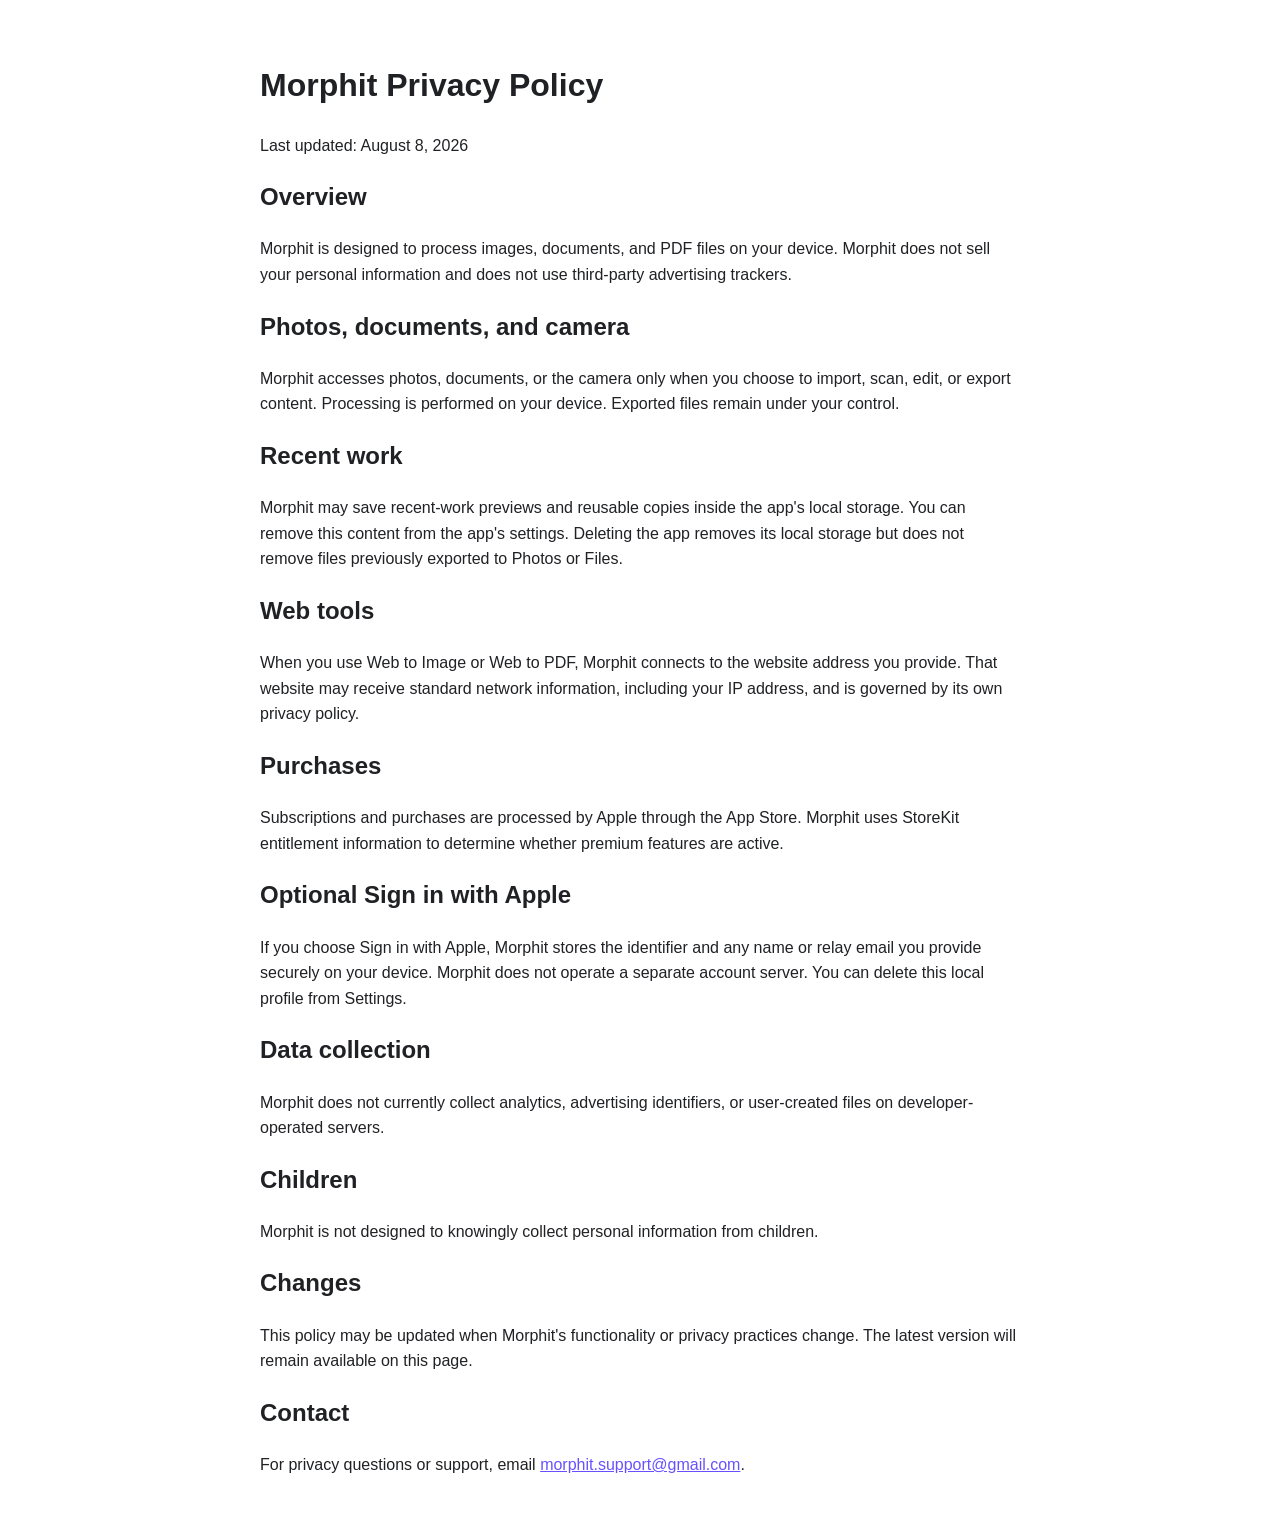
==== privacy.html @ 6a1fc4d8 "Create privacy.html" ====
<!DOCTYPE html>
<html lang="en">
<head>
    <meta charset="UTF-8">
    <meta name="viewport" content="width=device-width, initial-scale=1">
    <title>Morphit Privacy Policy</title>
    <style>
        body {
            max-width: 760px;
            margin: 60px auto;
            padding: 0 24px;
            font-family: -apple-system, BlinkMacSystemFont, sans-serif;
            line-height: 1.6;
            color: #202124;
        }
        a { color: #6750ff; }
    </style>
</head>
<body>
    <h1>Morphit Privacy Policy</h1>
    <p>Last updated: August 8, 2026</p>

    <h2>Overview</h2>
    <p>Morphit is designed to process images, documents, and PDF files on your device. Morphit does not sell your personal information and does not use third-party advertising trackers.</p>

    <h2>Photos, documents, and camera</h2>
    <p>Morphit accesses photos, documents, or the camera only when you choose to import, scan, edit, or export content. Processing is performed on your device. Exported files remain under your control.</p>

    <h2>Recent work</h2>
    <p>Morphit may save recent-work previews and reusable copies inside the app's local storage. You can remove this content from the app's settings. Deleting the app removes its local storage but does not remove files previously exported to Photos or Files.</p>

    <h2>Web tools</h2>
    <p>When you use Web to Image or Web to PDF, Morphit connects to the website address you provide. That website may receive standard network information, including your IP address, and is governed by its own privacy policy.</p>

    <h2>Purchases</h2>
    <p>Subscriptions and purchases are processed by Apple through the App Store. Morphit uses StoreKit entitlement information to determine whether premium features are active.</p>

    <h2>Optional Sign in with Apple</h2>
    <p>If you choose Sign in with Apple, Morphit stores the identifier and any name or relay email you provide securely on your device. Morphit does not operate a separate account server. You can delete this local profile from Settings.</p>

    <h2>Data collection</h2>
    <p>Morphit does not currently collect analytics, advertising identifiers, or user-created files on developer-operated servers.</p>

    <h2>Children</h2>
    <p>Morphit is not designed to knowingly collect personal information from children.</p>

    <h2>Changes</h2>
    <p>This policy may be updated when Morphit's functionality or privacy practices change. The latest version will remain available on this page.</p>

    <h2>Contact</h2>
    <p>For privacy questions or support, email <a href="mailto:morphit.support@gmail.com">morphit.support@gmail.com</a>.</p>
</body>
</html>
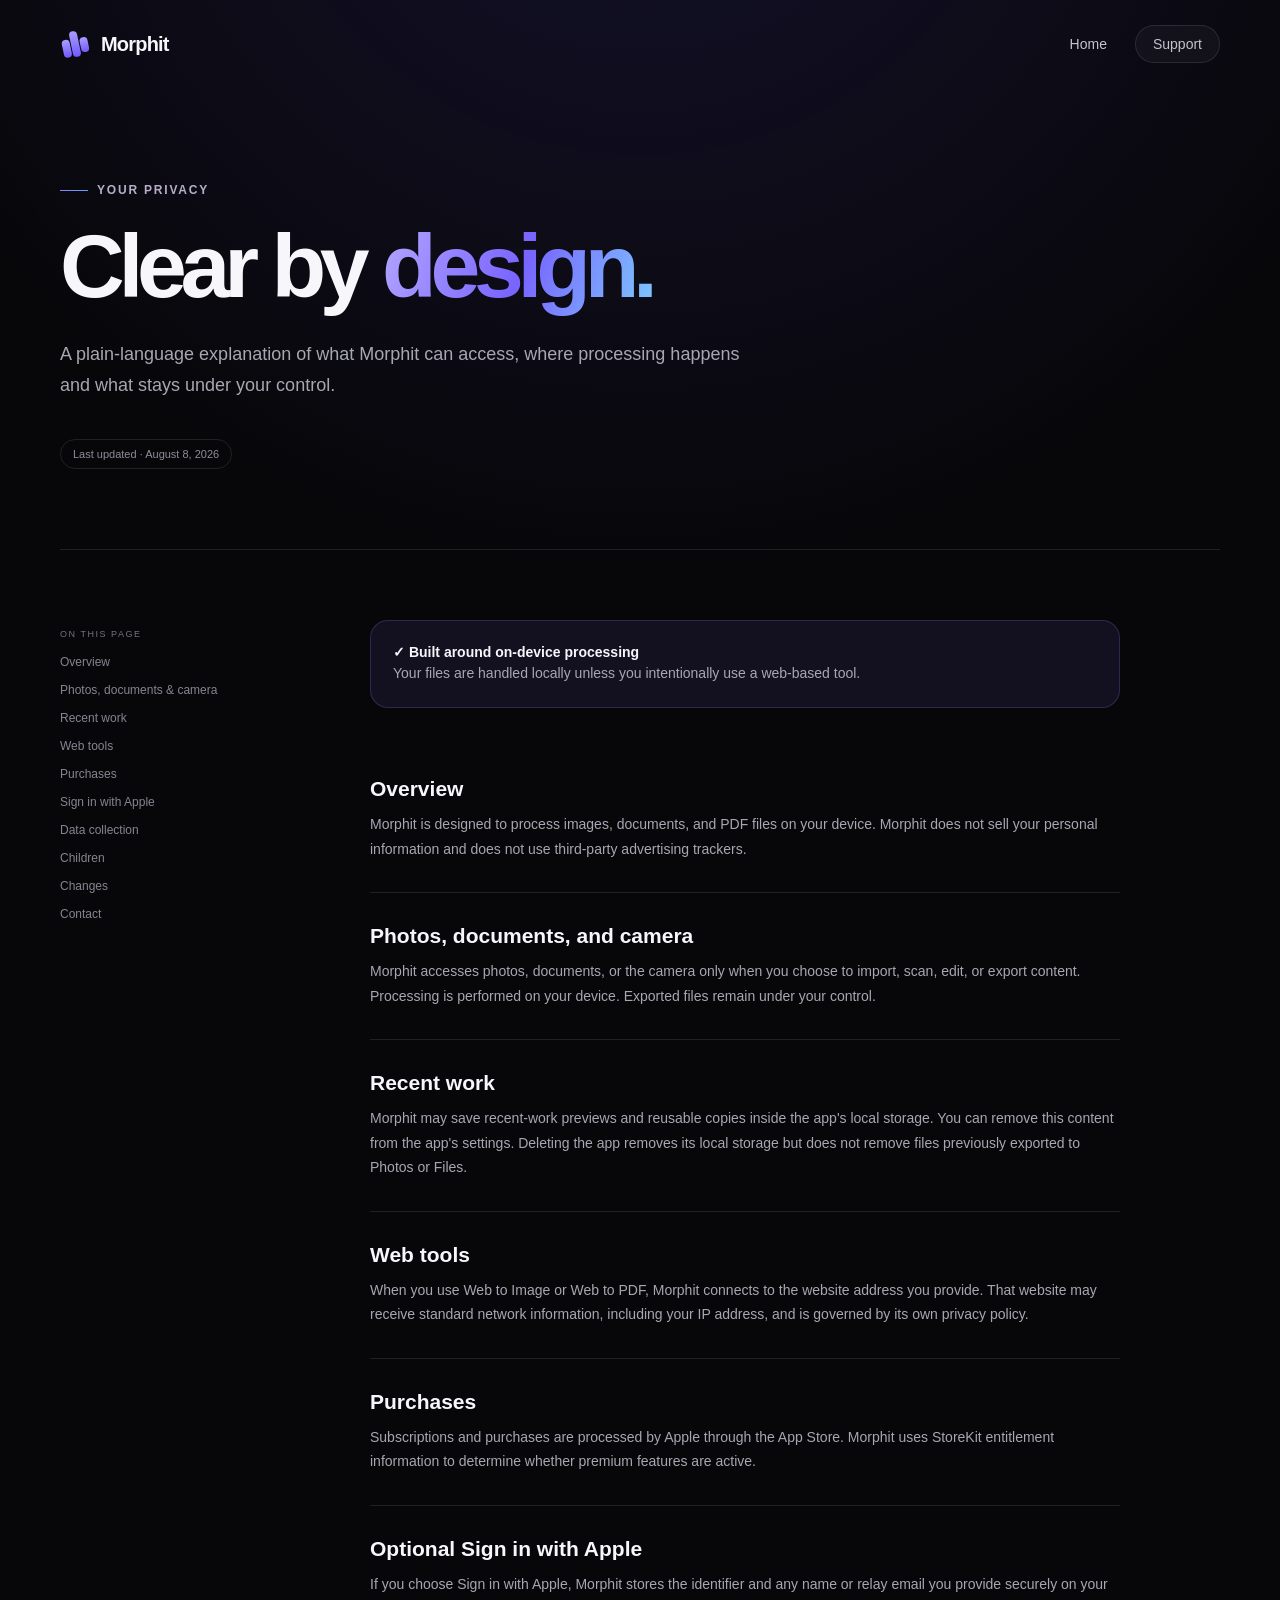
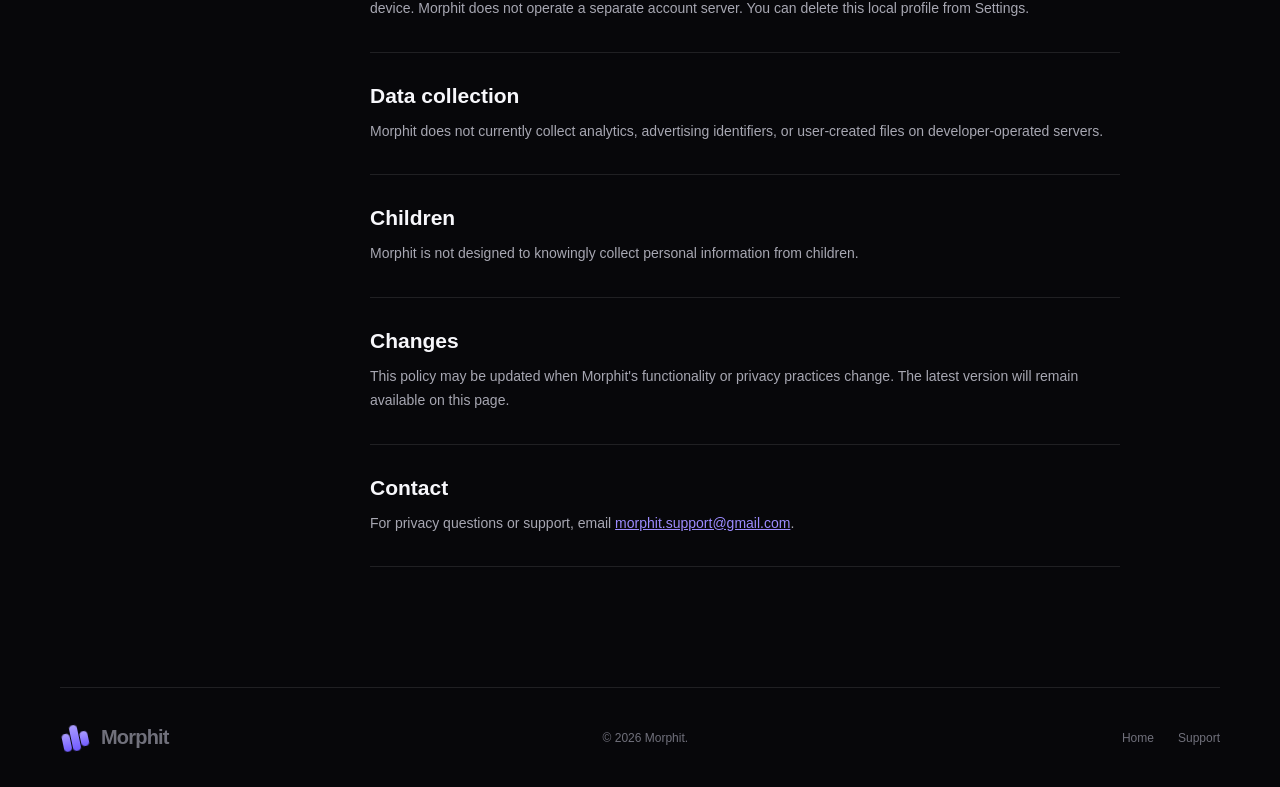
==== commit c2c6b626: "Add files via upload" ====
--- a/privacy.html
+++ b/privacy.html
@@ -1,53 +1,15 @@
 <!DOCTYPE html>
-<html lang="en">
-<head>
-    <meta charset="UTF-8">
-    <meta name="viewport" content="width=device-width, initial-scale=1">
-    <title>Morphit Privacy Policy</title>
-    <style>
-        body {
-            max-width: 760px;
-            margin: 60px auto;
-            padding: 0 24px;
-            font-family: -apple-system, BlinkMacSystemFont, sans-serif;
-            line-height: 1.6;
-            color: #202124;
-        }
-        a { color: #6750ff; }
-    </style>
-</head>
-<body>
-    <h1>Morphit Privacy Policy</h1>
-    <p>Last updated: August 8, 2026</p>
-
-    <h2>Overview</h2>
-    <p>Morphit is designed to process images, documents, and PDF files on your device. Morphit does not sell your personal information and does not use third-party advertising trackers.</p>
-
-    <h2>Photos, documents, and camera</h2>
-    <p>Morphit accesses photos, documents, or the camera only when you choose to import, scan, edit, or export content. Processing is performed on your device. Exported files remain under your control.</p>
-
-    <h2>Recent work</h2>
-    <p>Morphit may save recent-work previews and reusable copies inside the app's local storage. You can remove this content from the app's settings. Deleting the app removes its local storage but does not remove files previously exported to Photos or Files.</p>
-
-    <h2>Web tools</h2>
-    <p>When you use Web to Image or Web to PDF, Morphit connects to the website address you provide. That website may receive standard network information, including your IP address, and is governed by its own privacy policy.</p>
-
-    <h2>Purchases</h2>
-    <p>Subscriptions and purchases are processed by Apple through the App Store. Morphit uses StoreKit entitlement information to determine whether premium features are active.</p>
-
-    <h2>Optional Sign in with Apple</h2>
-    <p>If you choose Sign in with Apple, Morphit stores the identifier and any name or relay email you provide securely on your device. Morphit does not operate a separate account server. You can delete this local profile from Settings.</p>
-
-    <h2>Data collection</h2>
-    <p>Morphit does not currently collect analytics, advertising identifiers, or user-created files on developer-operated servers.</p>
-
-    <h2>Children</h2>
-    <p>Morphit is not designed to knowingly collect personal information from children.</p>
-
-    <h2>Changes</h2>
-    <p>This policy may be updated when Morphit's functionality or privacy practices change. The latest version will remain available on this page.</p>
-
-    <h2>Contact</h2>
-    <p>For privacy questions or support, email <a href="mailto:morphit.support@gmail.com">morphit.support@gmail.com</a>.</p>
-</body>
-</html>
+<html lang="en"><head><meta charset="UTF-8"><meta name="viewport" content="width=device-width,initial-scale=1"><meta name="description" content="Morphit Privacy Policy."><title>Morphit Privacy Policy</title><link rel="stylesheet" href="styles.css"></head><body>
+<nav class="nav shell"><a class="brand" href="index.html"><span class="brand-mark"><i></i><i></i><i></i></span>Morphit</a><div class="nav-links"><a href="index.html">Home</a><a class="nav-pill" href="support.html">Support</a></div></nav>
+<main><header class="page-hero shell"><div class="eyebrow"><span></span>Your privacy</div><h1>Clear by <em>design.</em></h1><p>A plain-language explanation of what Morphit can access, where processing happens and what stays under your control.</p><span class="updated">Last updated · August 8, 2026</span></header><div class="privacy-layout shell"><aside class="toc"><p>ON THIS PAGE</p><a href="#overview">Overview</a><a href="#files">Photos, documents & camera</a><a href="#recent">Recent work</a><a href="#web">Web tools</a><a href="#purchases">Purchases</a><a href="#signin">Sign in with Apple</a><a href="#collection">Data collection</a><a href="#children">Children</a><a href="#changes">Changes</a><a href="#contact">Contact</a></aside><article class="policy"><div class="principle"><b>✓ Built around on-device processing</b><p>Your files are handled locally unless you intentionally use a web-based tool.</p></div>
+<section id="overview"><h2>Overview</h2><p>Morphit is designed to process images, documents, and PDF files on your device. Morphit does not sell your personal information and does not use third-party advertising trackers.</p></section>
+<section id="files"><h2>Photos, documents, and camera</h2><p>Morphit accesses photos, documents, or the camera only when you choose to import, scan, edit, or export content. Processing is performed on your device. Exported files remain under your control.</p></section>
+<section id="recent"><h2>Recent work</h2><p>Morphit may save recent-work previews and reusable copies inside the app's local storage. You can remove this content from the app's settings. Deleting the app removes its local storage but does not remove files previously exported to Photos or Files.</p></section>
+<section id="web"><h2>Web tools</h2><p>When you use Web to Image or Web to PDF, Morphit connects to the website address you provide. That website may receive standard network information, including your IP address, and is governed by its own privacy policy.</p></section>
+<section id="purchases"><h2>Purchases</h2><p>Subscriptions and purchases are processed by Apple through the App Store. Morphit uses StoreKit entitlement information to determine whether premium features are active.</p></section>
+<section id="signin"><h2>Optional Sign in with Apple</h2><p>If you choose Sign in with Apple, Morphit stores the identifier and any name or relay email you provide securely on your device. Morphit does not operate a separate account server. You can delete this local profile from Settings.</p></section>
+<section id="collection"><h2>Data collection</h2><p>Morphit does not currently collect analytics, advertising identifiers, or user-created files on developer-operated servers.</p></section>
+<section id="children"><h2>Children</h2><p>Morphit is not designed to knowingly collect personal information from children.</p></section>
+<section id="changes"><h2>Changes</h2><p>This policy may be updated when Morphit's functionality or privacy practices change. The latest version will remain available on this page.</p></section>
+<section id="contact"><h2>Contact</h2><p>For privacy questions or support, email <a href="mailto:morphit.support@gmail.com">morphit.support@gmail.com</a>.</p></section></article></div></main>
+<footer class="footer shell"><a class="brand" href="index.html"><span class="brand-mark"><i></i><i></i><i></i></span>Morphit</a><p>© 2026 Morphit.</p><div class="footer-links"><a href="index.html">Home</a><a href="support.html">Support</a></div></footer></body></html>
--- a/styles.css
+++ b/styles.css
@@ -0,0 +1 @@
+:root{--bg:#07070a;--panel:#111116;--line:rgba(255,255,255,.1);--muted:#a7a7b2;--violet:#8f7cff;--blue:#60a5fa;--white:#f7f7fb}*{box-sizing:border-box}html{scroll-behavior:smooth;background:var(--bg)}body{margin:0;background:radial-gradient(circle at 50% -10%,rgba(111,85,255,.14),transparent 30%),var(--bg);color:var(--white);font-family:-apple-system,BlinkMacSystemFont,"SF Pro Display","Segoe UI",sans-serif;-webkit-font-smoothing:antialiased}a{color:inherit;text-decoration:none}.shell{width:min(1160px,calc(100% - 48px));margin:auto}.nav{height:88px;display:flex;align-items:center;justify-content:space-between}.brand{display:flex;align-items:center;gap:11px;font-size:20px;font-weight:700;letter-spacing:-.04em}.brand-mark{position:relative;width:30px;height:30px;display:block;transform:rotate(-12deg)}.brand-mark i{position:absolute;width:8px;border-radius:8px;background:linear-gradient(#aa9cff,#705aff)}.brand-mark i:nth-child(1){height:18px;left:2px;top:9px}.brand-mark i:nth-child(2){height:26px;left:11px;top:2px}.brand-mark i:nth-child(3){height:15px;left:20px;top:10px}.nav-links{display:flex;align-items:center;gap:28px;color:#c4c4cc;font-size:14px}.nav-links a:hover{color:#fff}.nav-pill{border:1px solid var(--line);border-radius:999px;padding:10px 17px;background:rgba(255,255,255,.035)}.hero{min-height:680px;display:grid;grid-template-columns:1.05fr .95fr;align-items:center;gap:60px;padding:55px 0 100px}.eyebrow{display:flex;align-items:center;gap:9px;font-size:12px;font-weight:650;letter-spacing:.15em;text-transform:uppercase;color:#b7adc9}.eyebrow span{width:28px;height:1px;background:linear-gradient(90deg,var(--violet),var(--blue))}.hero h1,.page-hero h1{font-size:clamp(64px,7.2vw,104px);line-height:.92;letter-spacing:-.07em;margin:28px 0 32px;font-weight:650}.hero h1 em,.page-hero h1 em,.section-intro h2 em{font-style:normal;color:transparent;background:linear-gradient(110deg,#b5a8ff,#7864ff 52%,#7dc7ff);background-clip:text;-webkit-background-clip:text}.hero-copy>p{max-width:600px;color:var(--muted);font-size:19px;line-height:1.65}.actions{display:flex;gap:12px;margin-top:34px}.button{min-height:50px;display:inline-flex;align-items:center;justify-content:center;gap:20px;padding:0 22px;border-radius:14px;font-size:14px;font-weight:650;transition:.2s}.button:hover{transform:translateY(-2px)}.primary{background:linear-gradient(135deg,#8d7aff,#6755e9);box-shadow:0 15px 40px rgba(101,82,232,.28)}.secondary{background:rgba(255,255,255,.045);border:1px solid var(--line)}.privacy-note{font-size:12px!important;color:#787883!important;margin-top:24px!important}.privacy-note span{color:var(--violet)}.visual{height:560px;position:relative;display:grid;place-items:center}.visual:before,.visual:after{content:"";position:absolute;border-radius:50%;filter:blur(75px)}.visual:before{width:330px;height:330px;background:#6d4aff;opacity:.28;left:4%;top:7%}.visual:after{width:280px;height:280px;background:#147bd1;opacity:.17;right:2%;bottom:4%}.phone{width:310px;height:580px;border-radius:48px;padding:22px;background:linear-gradient(155deg,#222229,#09090c 42%);border:1px solid rgba(255,255,255,.16);box-shadow:0 50px 90px rgba(0,0,0,.65),inset 0 0 0 5px #07070a;position:relative;transform:rotate(3deg)}.phone-label{color:#777784;font-size:9px;letter-spacing:.14em;margin-top:45px}.phone h3{font-size:30px;line-height:1.04;letter-spacing:-.06em;margin:8px 0 22px}.app-card{border:1px solid rgba(255,255,255,.09);background:linear-gradient(140deg,rgba(255,255,255,.08),rgba(255,255,255,.025));border-radius:18px;padding:17px;margin-bottom:11px}.app-card b{display:block;font-size:13px}.app-card small{display:block;color:#777784;font-size:9px;margin-top:5px}.app-grid{display:grid;grid-template-columns:1fr 1fr;gap:10px}.app-grid .app-card{min-height:110px}.app-icon{width:38px;height:38px;border-radius:12px;background:linear-gradient(135deg,#7360ff,#9e78ff);display:grid;place-items:center;font-size:8px;font-weight:800;margin-bottom:12px}.blue{background:linear-gradient(135deg,#2389e6,#64c7ef)}.pink{background:linear-gradient(135deg,#8244cf,#c676de)}.trust{border-block:1px solid var(--line);background:rgba(255,255,255,.018)}.trust-grid{display:grid;grid-template-columns:repeat(3,1fr);padding:26px 0}.trust-grid div{text-align:center;border-right:1px solid var(--line)}.trust-grid div:last-child{border:0}.trust b{display:block;font-size:13px}.trust span{font-size:11px;color:#71717d}.tools{padding:125px 0;display:grid;grid-template-columns:.8fr 1.2fr;gap:90px;align-items:start}.section-intro{position:sticky;top:50px}.section-intro h2{font-size:clamp(45px,5vw,72px);letter-spacing:-.06em;line-height:1;margin:25px 0}.section-intro p{color:var(--muted);line-height:1.7}.tool-list{display:grid;gap:14px}.tool-card{border:1px solid var(--line);background:linear-gradient(140deg,rgba(255,255,255,.055),rgba(255,255,255,.018));border-radius:28px;padding:30px;display:grid;grid-template-columns:45px 1fr;gap:20px}.tool-card h3{font-size:24px;letter-spacing:-.035em;margin:0 0 12px}.tool-card p{color:var(--muted);font-size:14px;line-height:1.65}.number{font-size:11px;color:#7566d3}.tags{display:flex;flex-wrap:wrap;gap:7px;margin-top:20px}.tags span{font-size:10px;border:1px solid var(--line);padding:7px 10px;border-radius:99px;color:#92929d}.cta{margin-bottom:100px;padding:52px;border:1px solid rgba(143,124,255,.25);border-radius:36px;background:radial-gradient(circle at 85% 10%,rgba(96,165,250,.14),transparent 28%),radial-gradient(circle at 15% 90%,rgba(143,124,255,.18),transparent 35%),#101015}.cta h2{font-size:clamp(44px,5vw,70px);letter-spacing:-.06em;margin:20px 0}.cta p{color:var(--muted);line-height:1.65}.page-hero{padding:95px 0 80px;border-bottom:1px solid var(--line)}.page-hero h1{font-size:clamp(58px,7vw,92px);max-width:850px}.page-hero>p{font-size:18px;line-height:1.7;color:var(--muted);max-width:680px}.updated{display:inline-block;margin-top:20px;padding:8px 12px;border:1px solid var(--line);border-radius:99px;font-size:11px;color:#8d8d99}.support-layout{display:grid;grid-template-columns:1.2fr .8fr;gap:20px;padding:75px 0}.support-topics{display:grid;gap:12px}.support-card{padding:27px;border:1px solid var(--line);border-radius:22px;background:rgba(255,255,255,.025)}.support-card h2{font-size:18px;margin:0 0 9px}.support-card p,.contact-card p{color:var(--muted);font-size:13px;line-height:1.65;margin:0}.contact-card{border-radius:26px;padding:32px;background:linear-gradient(145deg,rgba(143,124,255,.16),rgba(255,255,255,.035));border:1px solid rgba(143,124,255,.27);display:flex;flex-direction:column}.contact-card .button{margin-top:auto}.contact-card h2{font-size:28px;margin:24px 0 12px}.mini{font-size:10px!important;letter-spacing:.15em;color:#9d8cff!important}.privacy-layout{display:grid;grid-template-columns:230px 1fr;gap:80px;padding:70px 0 120px;align-items:start}.toc{position:sticky;top:28px;display:flex;flex-direction:column}.toc p{font-size:9px;letter-spacing:.17em;color:#73737e}.toc a{padding:7px 0;color:#858590;font-size:12px}.toc a:hover{color:#fff}.policy{max-width:750px}.principle{padding:22px;border-radius:18px;background:rgba(143,124,255,.09);border:1px solid rgba(143,124,255,.22);margin-bottom:38px}.principle b{font-size:14px}.principle p{margin:7px 0 0;color:#aaaab5;font-size:12px}.policy section{scroll-margin-top:25px;padding:31px 0;border-bottom:1px solid var(--line)}.policy h2{font-size:21px;margin:0 0 11px}.policy p{color:var(--muted);font-size:14px;line-height:1.75;margin:0}.policy p a{color:#9d8cff;text-decoration:underline}.footer{min-height:100px;border-top:1px solid var(--line);display:flex;align-items:center;justify-content:space-between;color:#70707b;font-size:12px}.footer-links{display:flex;gap:24px}@media(max-width:850px){.shell{width:min(100% - 32px,680px)}.hero{grid-template-columns:1fr;text-align:center}.hero .eyebrow,.actions{justify-content:center}.hero-copy>p{margin-inline:auto}.tools{grid-template-columns:1fr;gap:50px}.section-intro{position:static}.support-layout{grid-template-columns:1fr}.contact-card{min-height:340px}.privacy-layout{grid-template-columns:1fr}.toc{display:none}}@media(max-width:560px){.shell{width:calc(100% - 28px)}.nav{height:72px}.nav-links{gap:10px}.nav-links>a:not(.nav-pill){display:none}.hero{padding-top:45px}.hero h1,.page-hero h1{font-size:56px}.hero-copy>p,.page-hero>p{font-size:16px}.actions{flex-direction:column}.button{width:100%}.visual{height:530px}.phone{transform:scale(.86) rotate(2deg)}.trust b{font-size:11px}.trust span{font-size:8px}.tools{padding:85px 0}.tool-card{grid-template-columns:1fr;padding:24px}.cta{padding:32px 24px}.page-hero{padding:70px 0 58px}.support-layout{padding:45px 0}.privacy-layout{padding:35px 0 75px}.footer{padding:28px 0;flex-wrap:wrap;gap:18px}.footer p{order:3;width:100%}}
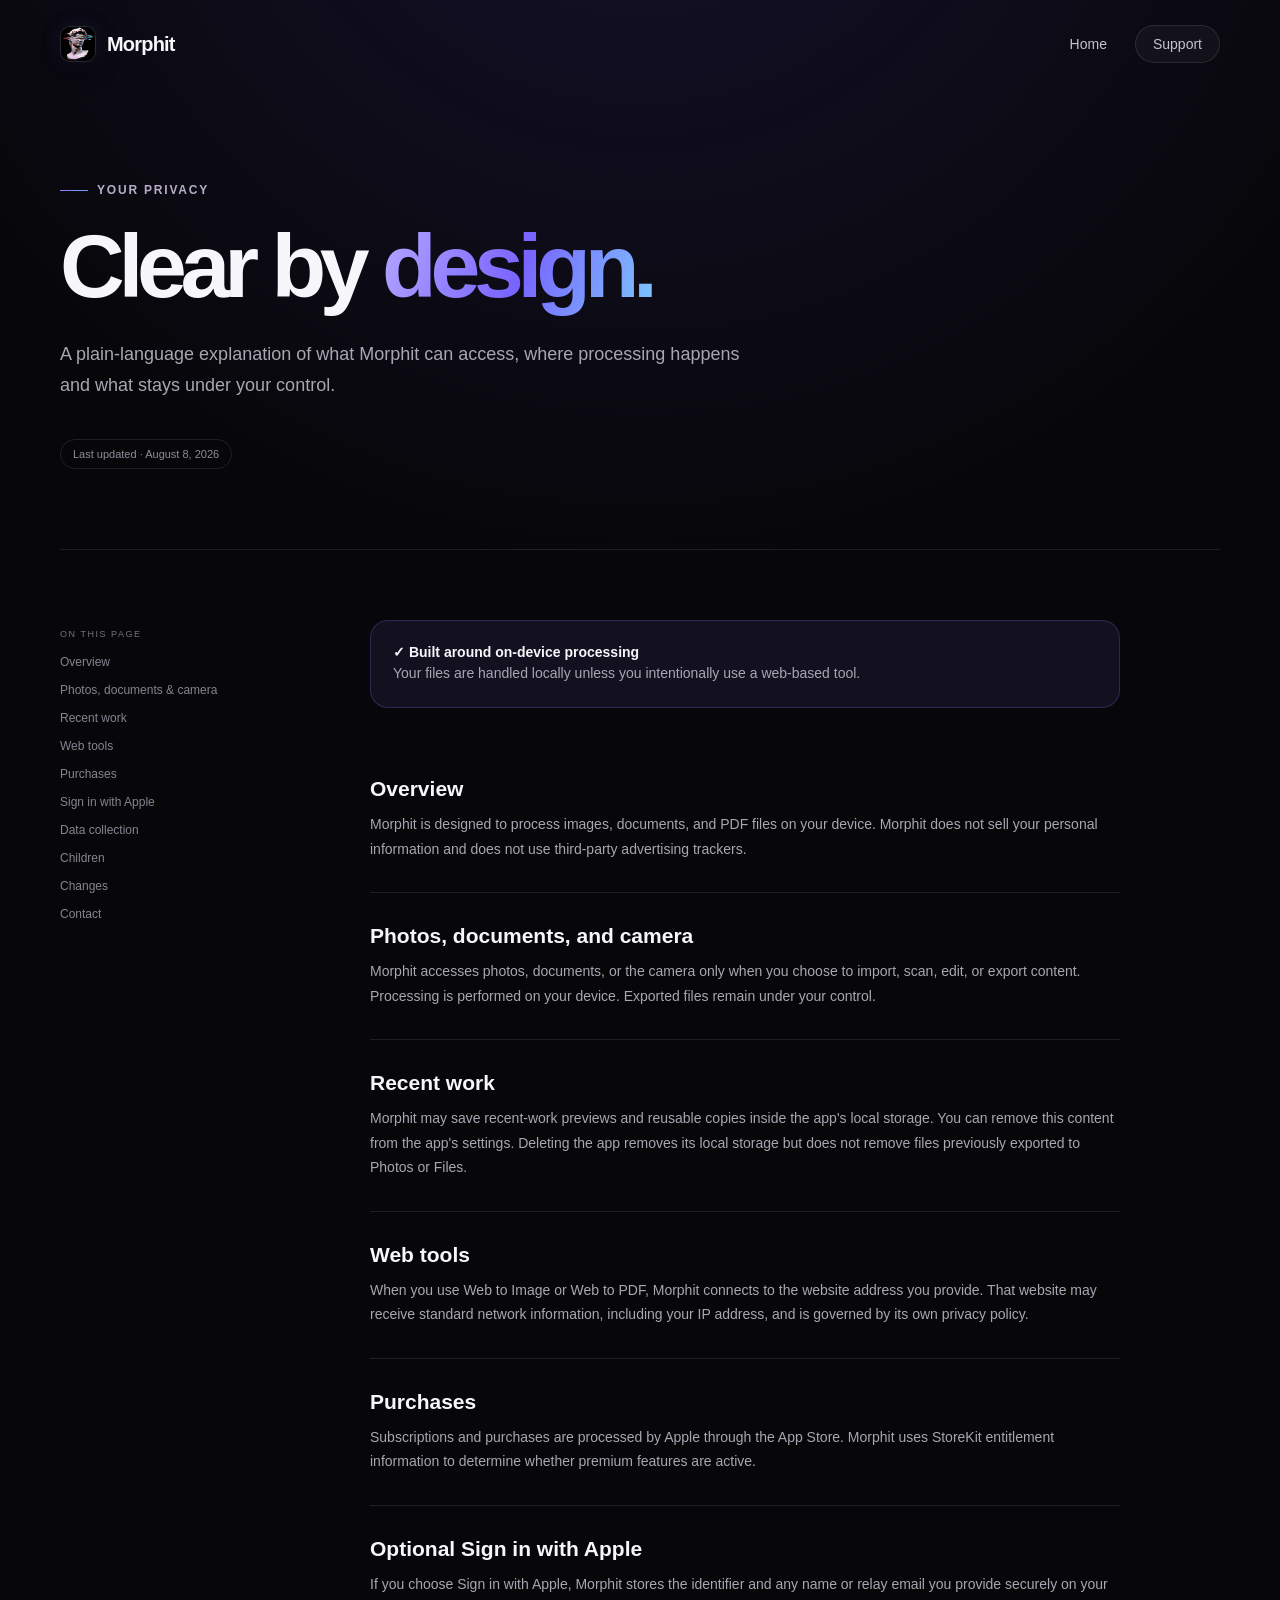
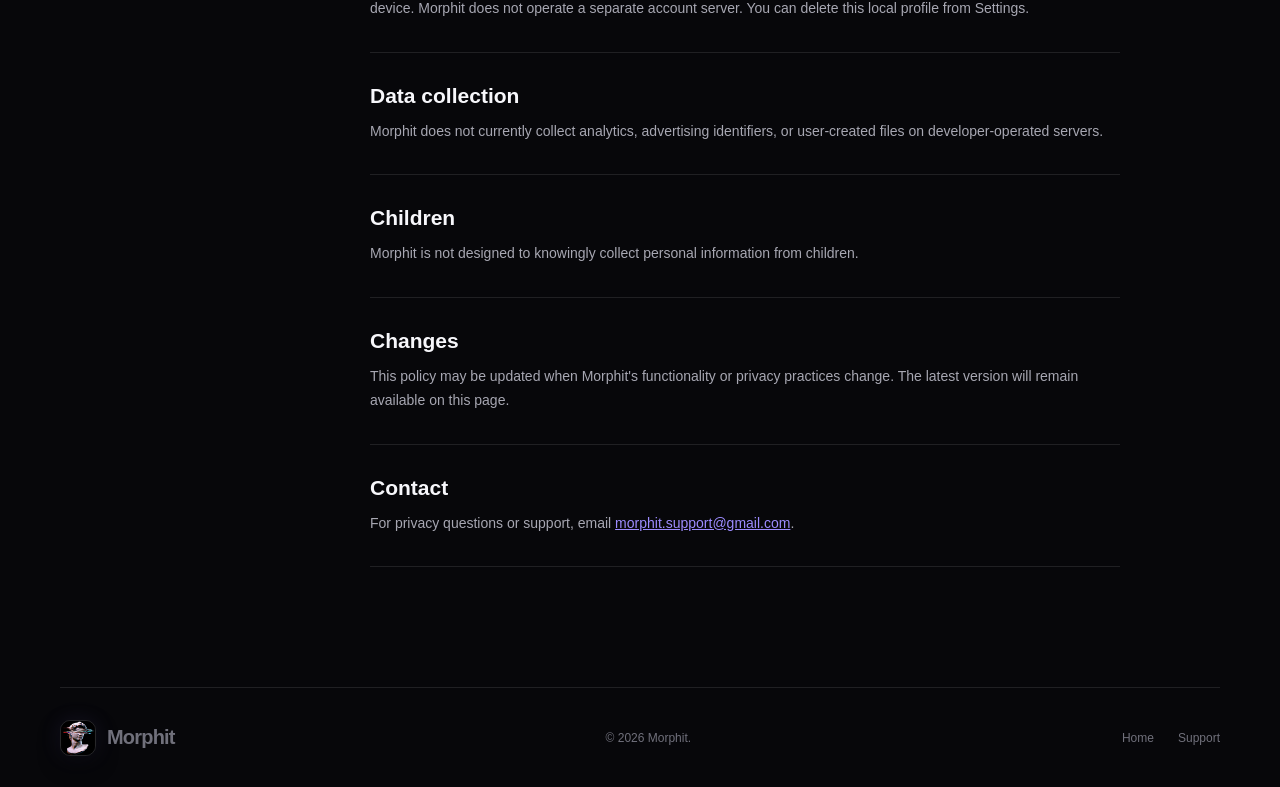
==== commit e64ca56a: "Add files via upload" ====
--- a/privacy.html
+++ b/privacy.html
@@ -1,6 +1,6 @@
 <!DOCTYPE html>
-<html lang="en"><head><meta charset="UTF-8"><meta name="viewport" content="width=device-width,initial-scale=1"><meta name="description" content="Morphit Privacy Policy."><title>Morphit Privacy Policy</title><link rel="stylesheet" href="styles.css"></head><body>
-<nav class="nav shell"><a class="brand" href="index.html"><span class="brand-mark"><i></i><i></i><i></i></span>Morphit</a><div class="nav-links"><a href="index.html">Home</a><a class="nav-pill" href="support.html">Support</a></div></nav>
+<html lang="en"><head><meta charset="UTF-8"><meta name="viewport" content="width=device-width,initial-scale=1"><meta name="description" content="Morphit Privacy Policy."><title>Morphit Privacy Policy</title><link rel="icon" type="image/png" href="morphit-icon.png"><link rel="apple-touch-icon" href="morphit-icon.png"><link rel="stylesheet" href="styles.css"><link rel="stylesheet" href="icon.css"></head><body>
+<nav class="nav shell"><a class="brand" href="index.html"><img class="brand-icon" src="morphit-icon.png" alt="">Morphit</a><div class="nav-links"><a href="index.html">Home</a><a class="nav-pill" href="support.html">Support</a></div></nav>
 <main><header class="page-hero shell"><div class="eyebrow"><span></span>Your privacy</div><h1>Clear by <em>design.</em></h1><p>A plain-language explanation of what Morphit can access, where processing happens and what stays under your control.</p><span class="updated">Last updated · August 8, 2026</span></header><div class="privacy-layout shell"><aside class="toc"><p>ON THIS PAGE</p><a href="#overview">Overview</a><a href="#files">Photos, documents & camera</a><a href="#recent">Recent work</a><a href="#web">Web tools</a><a href="#purchases">Purchases</a><a href="#signin">Sign in with Apple</a><a href="#collection">Data collection</a><a href="#children">Children</a><a href="#changes">Changes</a><a href="#contact">Contact</a></aside><article class="policy"><div class="principle"><b>✓ Built around on-device processing</b><p>Your files are handled locally unless you intentionally use a web-based tool.</p></div>
 <section id="overview"><h2>Overview</h2><p>Morphit is designed to process images, documents, and PDF files on your device. Morphit does not sell your personal information and does not use third-party advertising trackers.</p></section>
 <section id="files"><h2>Photos, documents, and camera</h2><p>Morphit accesses photos, documents, or the camera only when you choose to import, scan, edit, or export content. Processing is performed on your device. Exported files remain under your control.</p></section>
@@ -12,4 +12,4 @@
 <section id="children"><h2>Children</h2><p>Morphit is not designed to knowingly collect personal information from children.</p></section>
 <section id="changes"><h2>Changes</h2><p>This policy may be updated when Morphit's functionality or privacy practices change. The latest version will remain available on this page.</p></section>
 <section id="contact"><h2>Contact</h2><p>For privacy questions or support, email <a href="mailto:morphit.support@gmail.com">morphit.support@gmail.com</a>.</p></section></article></div></main>
-<footer class="footer shell"><a class="brand" href="index.html"><span class="brand-mark"><i></i><i></i><i></i></span>Morphit</a><p>© 2026 Morphit.</p><div class="footer-links"><a href="index.html">Home</a><a href="support.html">Support</a></div></footer></body></html>
+<footer class="footer shell"><a class="brand" href="index.html"><img class="brand-icon" src="morphit-icon.png" alt="">Morphit</a><p>© 2026 Morphit.</p><div class="footer-links"><a href="index.html">Home</a><a href="support.html">Support</a></div></footer></body></html>
--- a/icon.css
+++ b/icon.css
@@ -0,0 +1,10 @@
+.brand-icon {
+  width: 36px;
+  height: 36px;
+  display: block;
+  object-fit: cover;
+  border: 1px solid rgba(255, 255, 255, 0.13);
+  border-radius: 10px;
+  box-shadow: 0 8px 22px rgba(0, 0, 0, 0.38),
+    0 0 22px rgba(143, 124, 255, 0.1);
+}
